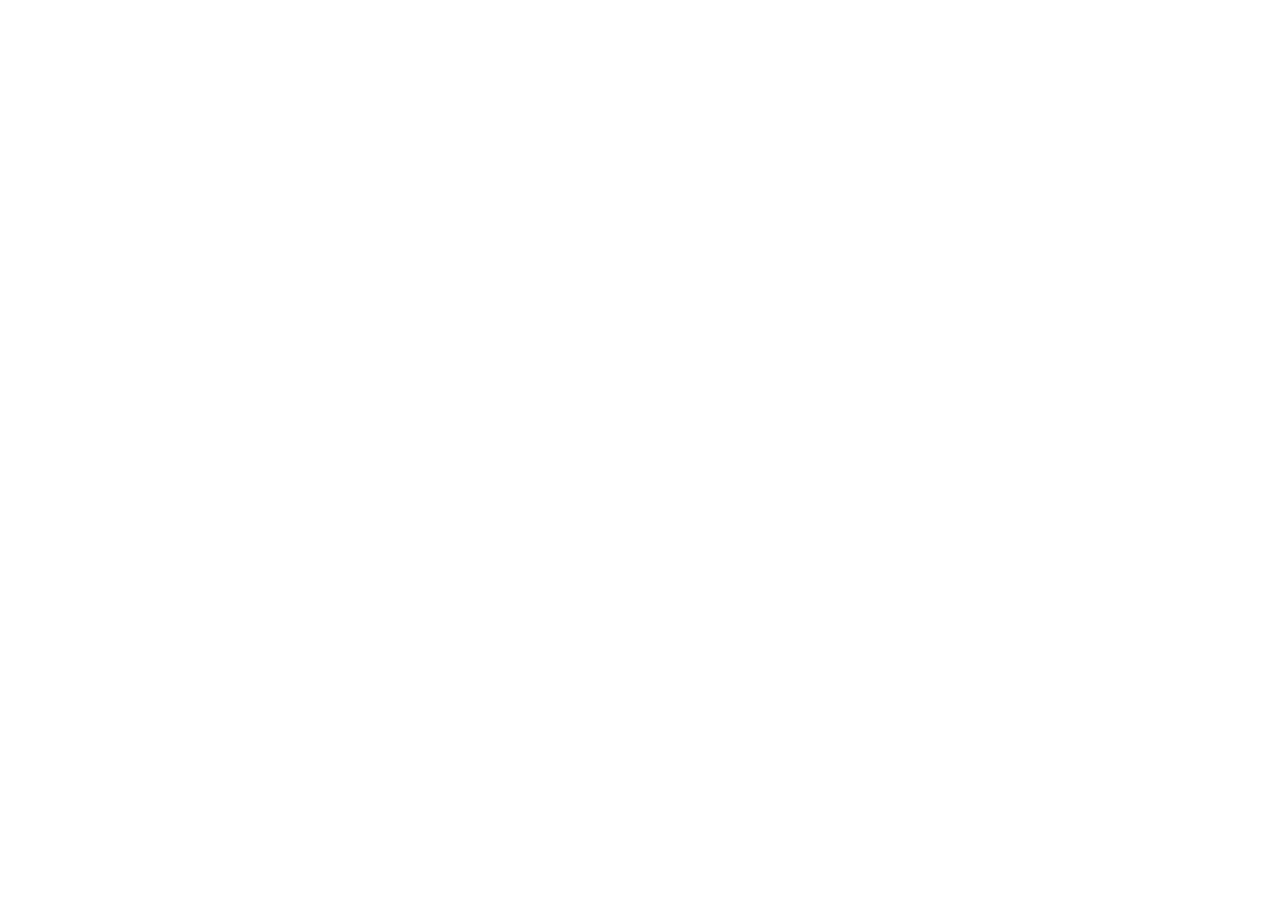
==== feedback.html @ 310c3781 "Adds basic feedback html and related sheet for css and script for js" ====
<!DOCTYPE html>
<html lang="en">
<head>
    <meta charset="UTF-8">
    <meta name="viewport" content="width=device-width, initial-scale=1.0">
    <title>Feedback Form</title>

    <link rel="stylesheet" href="css/feedback.css">
    <script src="js/feedback.js" defer></script>
</head>
<body>
    
</body>
</html>
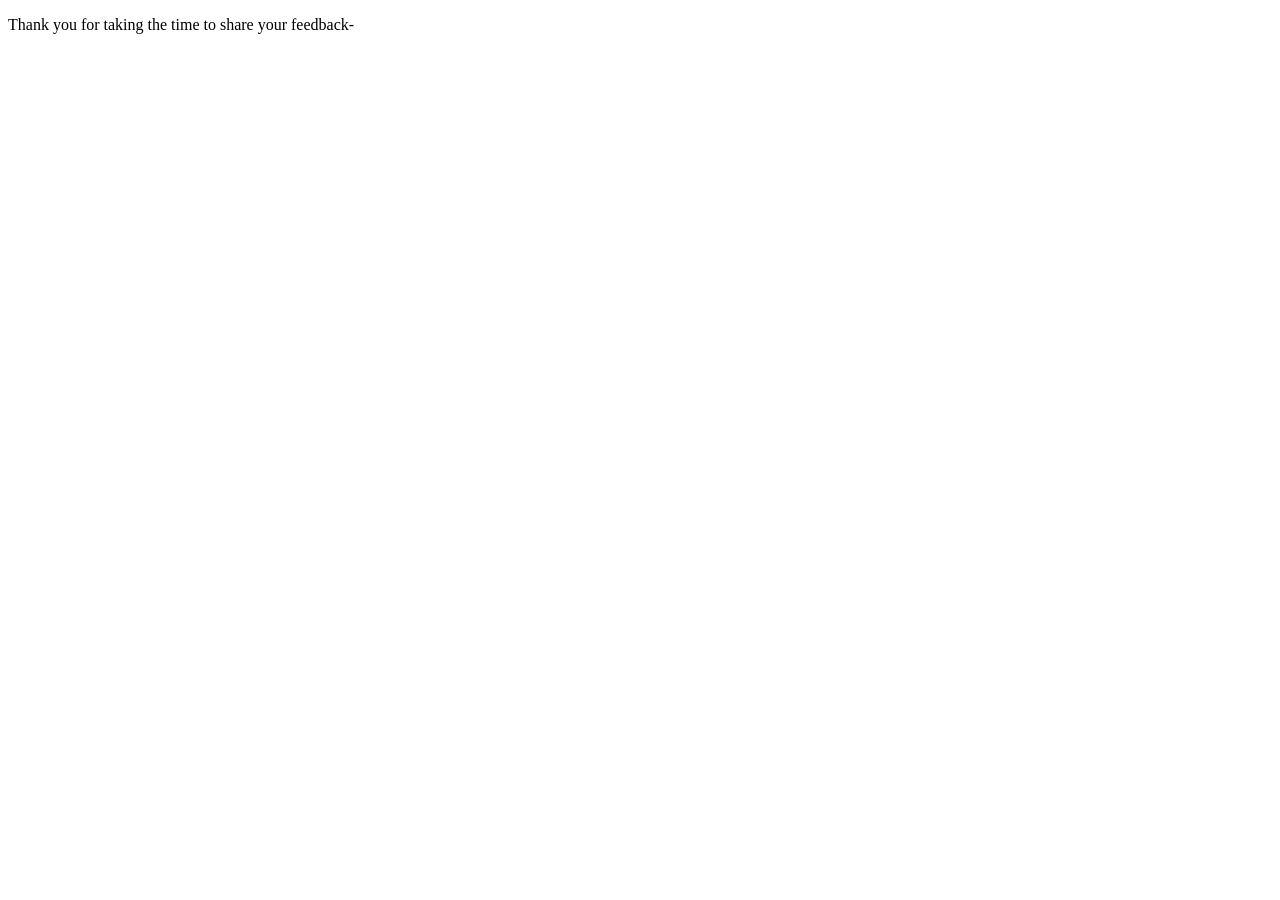
==== commit 1a80d82e: "Adds footer" ====
--- a/feedback.html
+++ b/feedback.html
@@ -1,5 +1,6 @@
 <!DOCTYPE html>
 <html lang="en">
+
 <head>
     <meta charset="UTF-8">
     <meta name="viewport" content="width=device-width, initial-scale=1.0">
@@ -8,7 +9,12 @@
     <link rel="stylesheet" href="css/feedback.css">
     <script src="js/feedback.js" defer></script>
 </head>
+
 <body>
-    
+    <main></main>
+    <footer class="page-footer">
+        <p>Thank you for taking the time to share your feedback-</p>
+    </footer>
 </body>
+
 </html>
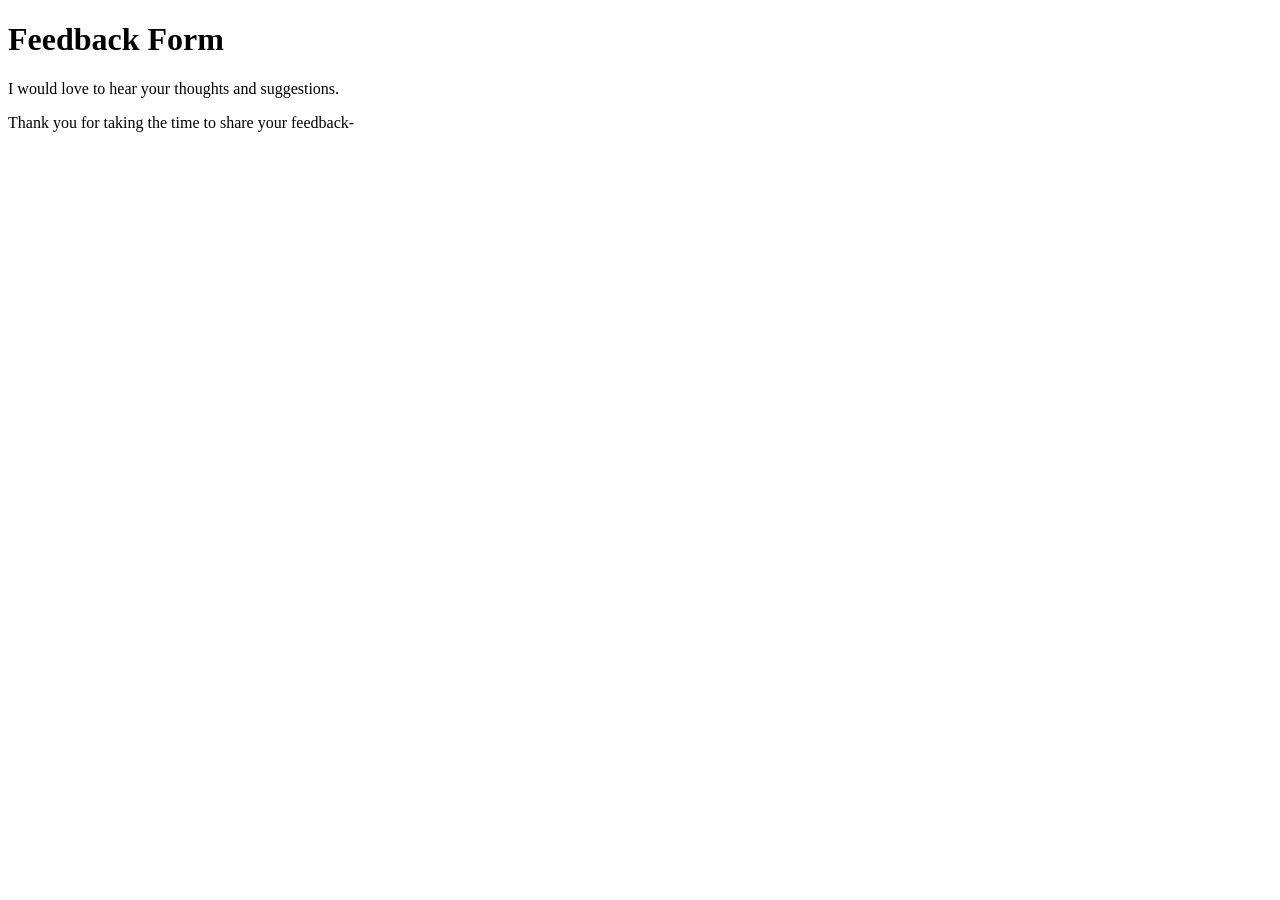
==== commit 7d6570f6: "Adds header" ====
--- a/feedback.html
+++ b/feedback.html
@@ -11,7 +11,13 @@
 </head>
 
 <body>
-    <main></main>
+    <header class="page-header">
+        <h1>Feedback Form</h1>
+        <p>I would love to hear your thoughts and suggestions.</p>
+    </header>
+    <main>
+        
+    </main>
     <footer class="page-footer">
         <p>Thank you for taking the time to share your feedback-</p>
     </footer>
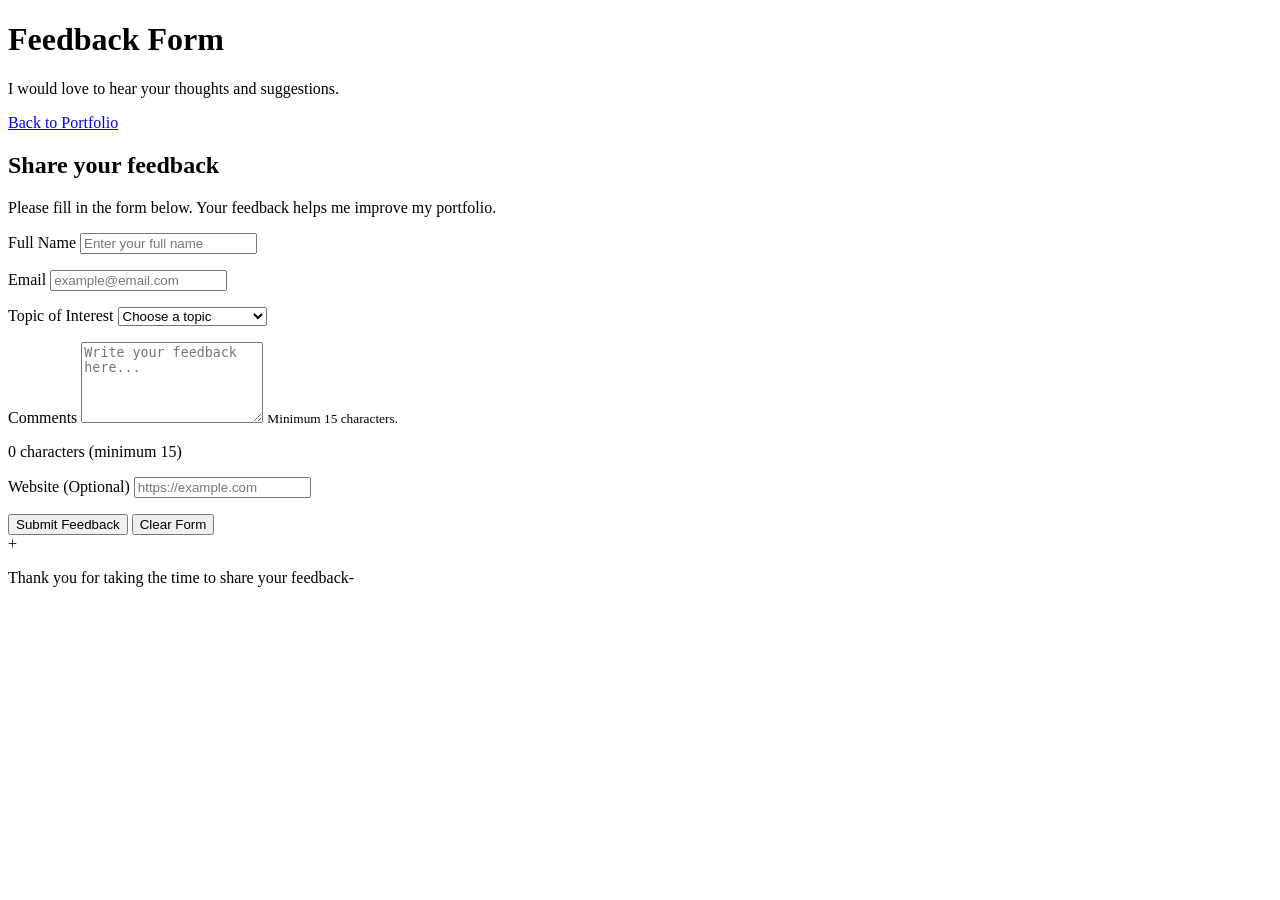
==== commit a4e097eb: "Adds main content and form for the form feedback html structure" ====
--- a/feedback.html
+++ b/feedback.html
@@ -15,8 +15,106 @@
         <h1>Feedback Form</h1>
         <p>I would love to hear your thoughts and suggestions.</p>
     </header>
-    <main>
-        
+    <main class="form-container">
+        <a href="index.html">Back to Portfolio</a>
+        <section class="feedback-section">
+            <h2>Share your feedback</h2>
+            <p>
+                Please fill in the form below. Your feedback
+                helps me improve my portfolio.
+            </p>
+
+            <form id="feedbackForm">
+
+                <!-- Full Name -->
+                <div class="form-group">
+                    <label for="fullName">Full Name</label>
+
+                    <input type="text" id="fullName" name="fullName" placeholder="Enter your full name" required
+                        minlength="2" aria-describedby="fullNameError" aria-invalid="false">
+
+                    <p class="field-error" id="fullNameError" aria-live="polite"></p>
+                </div>
+
+                <!-- Email -->
+                <div class="form-group">
+                    <label for="email">Email</label>
+
+                    <input type="email" id="email" name="email" placeholder="example@email.com" required
+                        aria-describedby="emailError" aria-invalid="false">
+
+                    <p class="field-error" id="emailError" aria-live="polite"></p>
+                </div>
+
+                <!-- Topic of Interest -->
+                <div class="form-group">
+                    <label for="topic">Topic of Interest</label>
+
+                    <select id="topic" name="topic" required aria-describedby="topicError" aria-invalid="false">
+                        <option value="">Choose a topic</option>
+                        <option value="portfolio">Portfolio and Projects</option>
+                        <option value="design">Website Design</option>
+                        <option value="development">Web Development</option>
+                        <option value="other">Other Suggestions</option>
+                    </select>
+
+                    <p class="field-error" id="topicError" aria-live="polite"></p>
+                </div>
+
+                <!-- Comments -->
+                <div class="form-group">
+                    <label for="comments">Comments</label>
+
+                    <textarea id="comments" name="comments" rows="5" placeholder="Write your feedback here..." required
+                        minlength="15" aria-describedby="commentsHelp commentsError" aria-invalid="false"></textarea>
+
+                    <small id="commentsHelp">
+                        Minimum 15 characters.
+                    </small>
+
+                    <p class="character-counter" id="characterCounter" aria-live="polite">
+                        0 characters (minimum 15)
+                    </p>
+
+                    <p class="field-error" id="commentsError" aria-live="polite"></p>
+                </div>
+
+                <!-- Optional Website -->
+                <div class="form-group">
+                    <label for="website">
+                        Website (Optional)
+                    </label>
+
+                    <input type="url" id="website" name="website" placeholder="https://example.com"
+                        aria-describedby="websiteError" aria-invalid="false">
+
+                    <p class="field-error" id="websiteError" aria-live="polite"></p>
+                </div>
+
+                <!-- Form Buttons -->
+                <div class="form-buttons">
+
+                    <button type="submit">
+                        Submit Feedback
+                    </button>
+
+                    <button type="reset">
+                        Clear Form
+                    </button>
+
+                </div>
+
+            </form>
+
+            <!-- Success Message -->
+            <div id="formStatus" class="form-status" role="status" aria-live="polite"></div>
+
+            +
+        </section>
+
+
+
+
     </main>
     <footer class="page-footer">
         <p>Thank you for taking the time to share your feedback-</p>
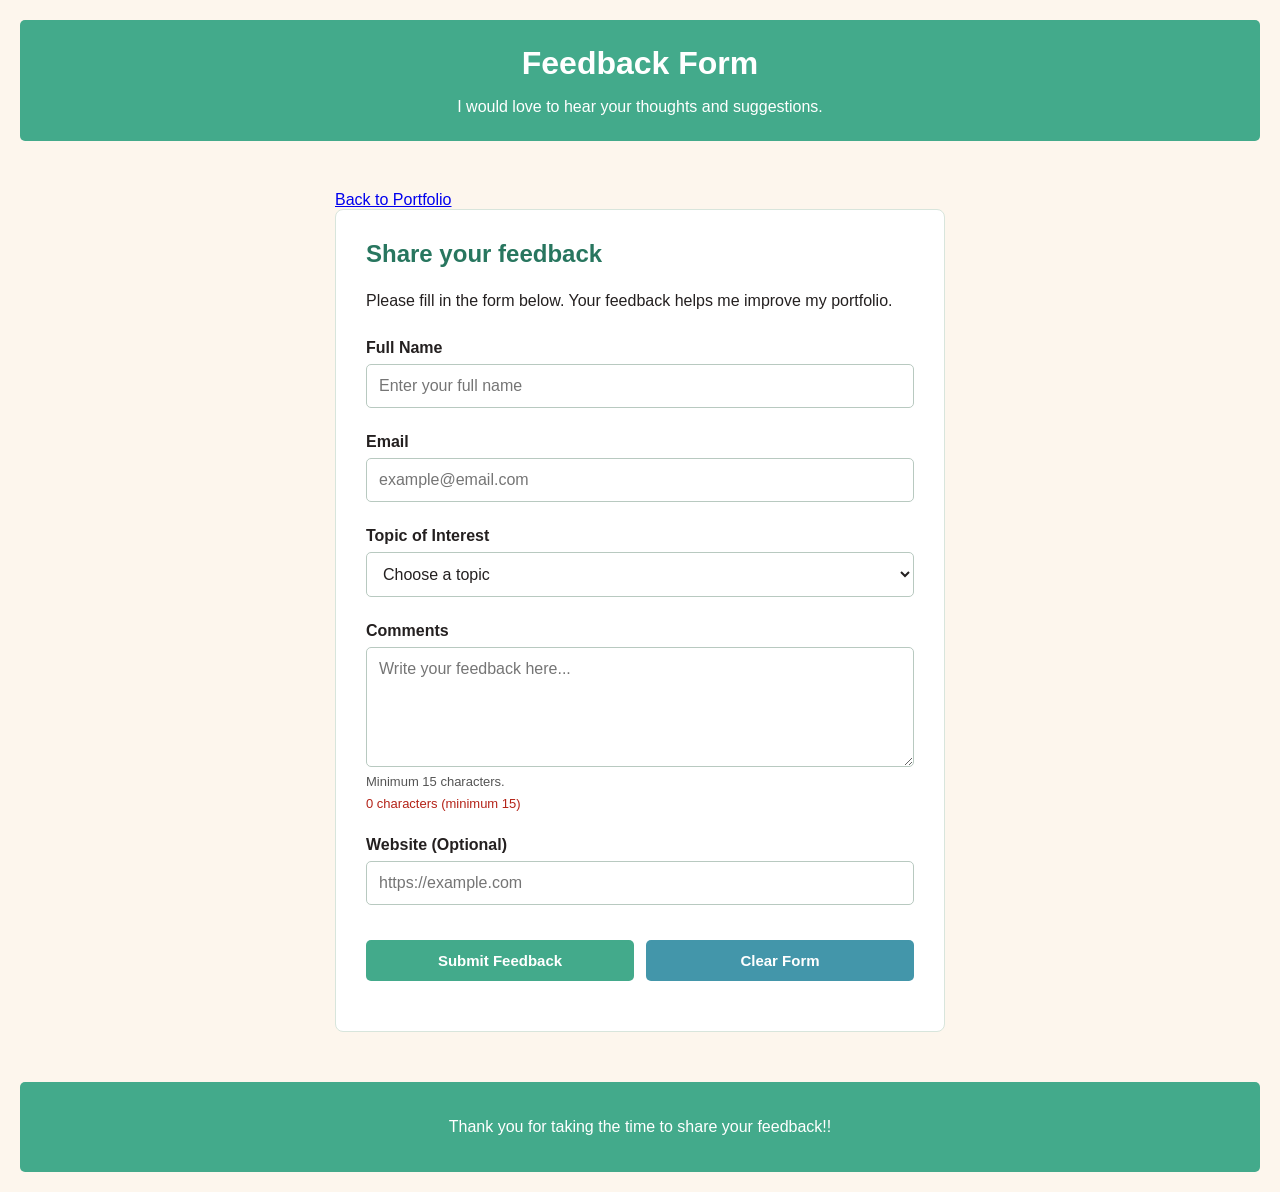
==== commit 7954b8a8: "Styles portfolio feedback page to match the portfolio page" ====
--- a/feedback.html
+++ b/feedback.html
@@ -24,7 +24,8 @@
                 helps me improve my portfolio.
             </p>
 
-            <form id="feedbackForm">
+            <!-- Non validate used here as we want our js to display its own helpful erros -->
+            <form id="feedbackForm" novalidate>
 
                 <!-- Full Name -->
                 <div class="form-group">
@@ -109,7 +110,6 @@
             <!-- Success Message -->
             <div id="formStatus" class="form-status" role="status" aria-live="polite"></div>
 
-            +
         </section>
 
 
@@ -117,7 +117,7 @@
 
     </main>
     <footer class="page-footer">
-        <p>Thank you for taking the time to share your feedback-</p>
+        <p>Thank you for taking the time to share your feedback!!</p>
     </footer>
 </body>
 
--- a/css/feedback.css
+++ b/css/feedback.css
@@ -0,0 +1,246 @@
+/* General page styling */
+* {
+    box-sizing: border-box;
+}
+
+body {
+    font-family: Arial, Helvetica, sans-serif;
+    margin: 0;
+    padding: 20px;
+    background-color: #fdf6ed;
+    color: #242020;
+}
+
+.page-header {
+    background-color: #43aa8b;
+    padding: 25px 20px;
+    text-align: center;
+    color: white;
+    border-radius: 5px;
+}
+
+.page-header h1 {
+    margin-top: 0;
+    margin-bottom: 10px;
+}
+
+.page-header p {
+    margin-bottom: 0;
+}
+
+/* Main content */
+.form-container {
+    max-width: 650px;
+    margin: 30px auto;
+    padding: 20px;
+}
+
+/* Back to portfolio link */
+.back-link {
+    display: inline-block;
+    margin-bottom: 20px;
+    color: #28765f;
+    text-decoration: none;
+    font-weight: bold;
+}
+
+.back-link:hover {
+    text-decoration: underline;
+}
+
+.back-link:focus {
+    outline: 2px solid #4396aa;
+    outline-offset: 4px;
+}
+
+/* Feedback section */
+.feedback-section {
+    background-color: white;
+    padding: 30px;
+    border-radius: 8px;
+    border: 1px solid #d8e5dc;
+}
+
+.feedback-section h2 {
+    color: #28765f;
+    margin-top: 0;
+}
+
+.feedback-section>p {
+    line-height: 1.6;
+}
+
+/* Form layout */
+#feedbackForm {
+    display: flex;
+    flex-direction: column;
+    gap: 18px;
+    margin-top: 25px;
+}
+
+.form-group {
+    display: flex;
+    flex-direction: column;
+    gap: 7px;
+}
+
+/* Field labels */
+.form-group label {
+    font-weight: bold;
+    color: #242020;
+}
+
+/* Input fields, dropdown and comments */
+.form-group input,
+.form-group select,
+.form-group textarea {
+    width: 100%;
+    padding: 12px;
+    font-family: Arial, Helvetica, sans-serif;
+    font-size: 16px;
+    color: #242020;
+    background-color: white;
+    border: 1px solid #b8c9c0;
+    border-radius: 5px;
+    transition: border-color 0.2s ease,
+        box-shadow 0.2s ease;
+}
+
+/* Focus state */
+.form-group input:focus,
+.form-group select:focus,
+.form-group textarea:focus {
+    outline: none;
+    border-color: #4396aa;
+    box-shadow: 0 0 0 3px rgba(67, 150, 170, 0.2);
+}
+
+/* text area */
+.form-group textarea {
+    resize: vertical;
+    min-height: 120px;
+}
+
+/* small guidance text */
+.form-group small {
+    color: #555555;
+    font-size: 13px;
+}
+
+/* Character counter */
+.character-counter {
+    margin: 0;
+    font-size: 13px;
+    color: #b42318;
+}
+
+/* Counter when minimum is reached */
+.character-counter.valid {
+    color: #28765f;
+}
+
+/* Error messages */
+.field-error {
+    margin: 0;
+    color: #b42318;
+    font-size: 13px;
+}
+
+/* fields that are invalid */
+.form-group input.error,
+.form-group select.error,
+.form-group textarea.error {
+    border: 2px solid #b42318;
+}
+
+/* fields that are valid */
+.form-group input.valid,
+.form-group select.valid,
+.form-group textarea.valid {
+    border: 2px solid #28765f;
+}
+
+/* form buttons */
+.form-buttons {
+    display: flex;
+    gap: 12px;
+    flex-wrap: wrap;
+    margin-top: 10px;
+}
+
+.form-buttons button {
+    flex: 1;
+    padding: 12px 18px;
+    border: none;
+    border-radius: 5px;
+    background-color: #43aa8b;
+    color: white;
+    font-size: 15px;
+    font-weight: bold;
+    cursor: pointer;
+    transition: background-color 0.2s ease;
+}
+
+.form-buttons button:hover {
+    background-color: #28765f;
+}
+
+.form-buttons button:focus {
+    outline: 3px solid #4396aa;
+    outline-offset: 3px;
+}
+
+/* clear button to clear all form*/
+.form-buttons button[type="reset"] {
+    background-color: #4396aa;
+}
+
+.form-buttons button[type="reset"]:hover {
+    background-color: #32788a;
+}
+
+/* Success message */
+.form-status {
+    margin-top: 20px;
+    color: #28765f;
+    font-weight: bold;
+    line-height: 1.5;
+}
+
+/* footer */
+.page-footer {
+    background-color: #43aa8b;
+    padding: 20px;
+    text-align: center;
+    color: white;
+    margin-top: 30px;
+    border-radius: 5px;
+}
+
+/* Mobile phone layout */
+@media (max-width: 600px) {
+    body {
+        padding: 10px;
+    }
+
+    .page-header {
+        padding: 20px 10px;
+    }
+
+    .form-container {
+        padding: 10px;
+        margin: 15px auto;
+    }
+
+    .feedback-section {
+        padding: 20px 15px;
+    }
+
+    .form-buttons {
+        flex-direction: column;
+    }
+
+    .form-buttons button {
+        width: 100%;
+    }
+}
